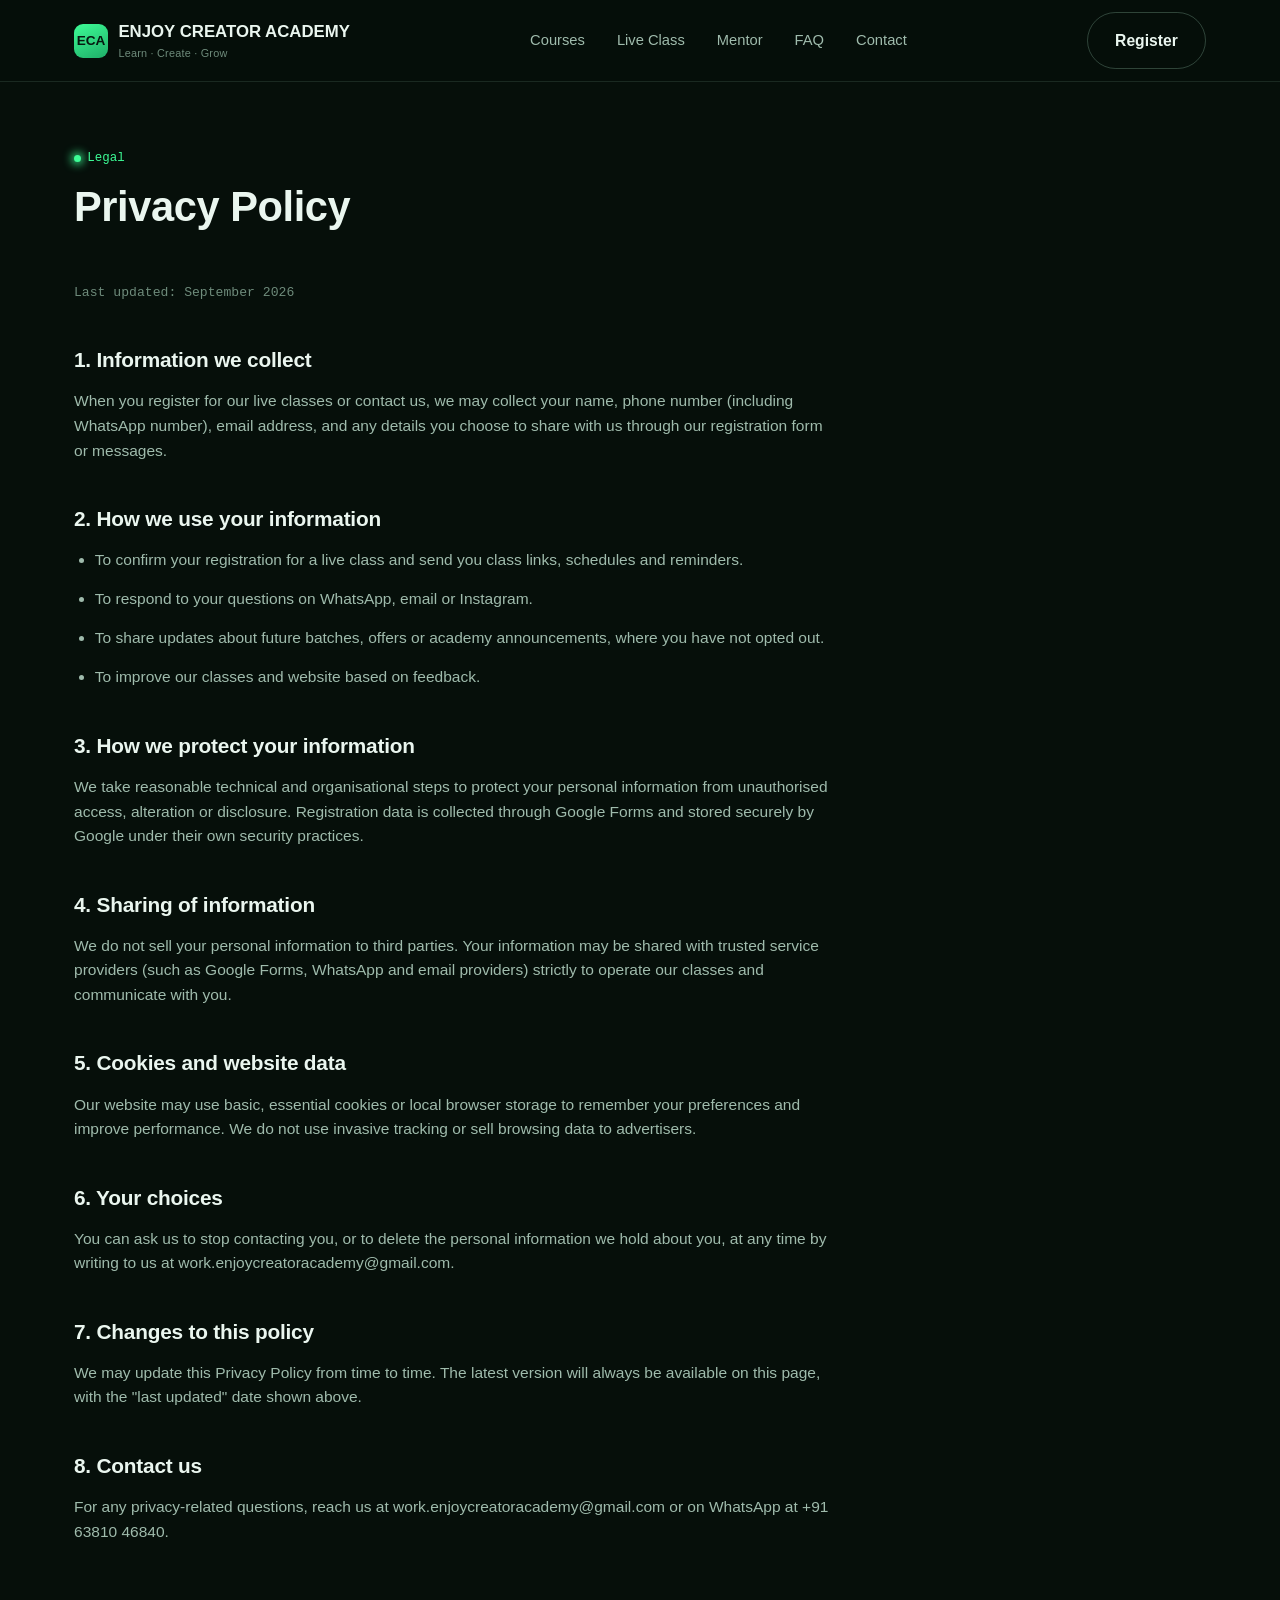
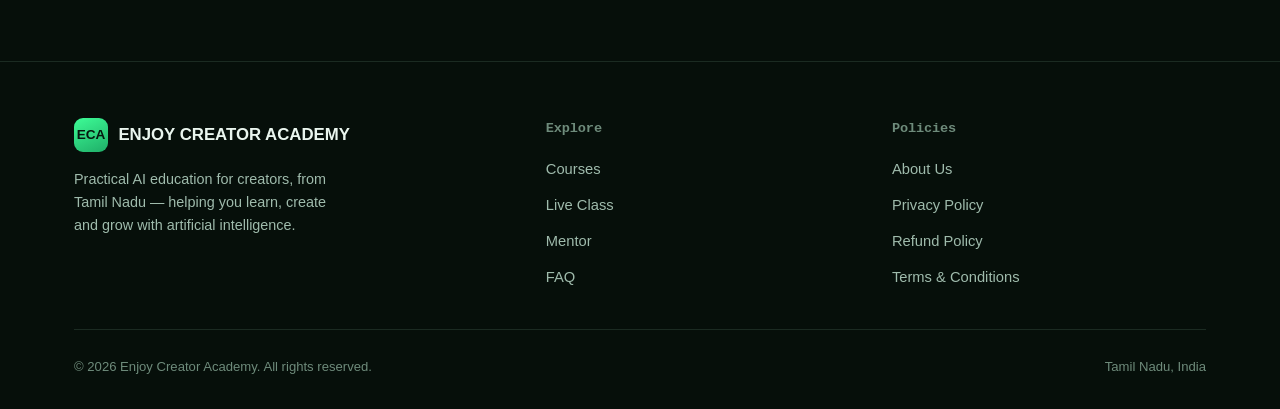
==== privacy-policy.html @ 9643397b "Add files via upload" ====
<!DOCTYPE html>
<html lang="en">
<head>
<meta charset="UTF-8">
<meta name="viewport" content="width=device-width, initial-scale=1.0">
<title>Privacy Policy — Enjoy Creator Academy</title>
<meta name="description" content="Read the Enjoy Creator Academy privacy policy — how we collect, use and protect your information.">
<meta http-equiv="Content-Security-Policy" content="default-src 'self'; img-src 'self' data:; style-src 'self' 'unsafe-inline' https://fonts.googleapis.com; font-src https://fonts.gstatic.com; script-src 'self'; frame-src 'none'; base-uri 'self'; frame-ancestors 'none'; upgrade-insecure-requests;">
<meta http-equiv="X-Content-Type-Options" content="nosniff">
<link rel="preconnect" href="https://fonts.googleapis.com">
<link rel="preconnect" href="https://fonts.gstatic.com" crossorigin>
<link href="https://fonts.googleapis.com/css2?family=Space+Grotesk:wght@500;600;700&family=Inter:wght@400;500;600;700&family=JetBrains+Mono:wght@500;700&display=swap" rel="stylesheet">
<link rel="stylesheet" href="style.css">
</head>
<body>

<header class="site-header scrolled">
  <div class="container">
    <a href="index.html" class="brand">
      <span class="brand-mark">ECA</span>
      <span>ENJOY CREATOR ACADEMY<small>Learn · Create · Grow</small></span>
    </a>
    <nav class="nav-links" id="navLinks">
      <a href="index.html#courses">Courses</a>
      <a href="index.html#live-class">Live Class</a>
      <a href="index.html#mentor">Mentor</a>
      <a href="index.html#faq">FAQ</a>
      <a href="index.html#contact">Contact</a>
    </nav>
    <div class="header-cta">
      <a href="https://forms.gle/KjBSbk3S2QZ39iEz9" target="_blank" rel="noopener noreferrer" class="btn btn-ghost">Register</a>
      <button class="nav-toggle" id="navToggle" aria-label="Toggle menu" aria-expanded="false"><span></span></button>
    </div>
  </div>
</header>


<main>
  <section class="section" style="padding-top: clamp(7rem, 12vw, 9rem); border-top:none;">
    <div class="container">
      <div class="section-head">
        <span class="kicker">Legal</span>
        <h2>Privacy Policy</h2>
      </div>

      <div class="legal-body">
        <span class="legal-updated">Last updated: September 2026</span>
        
        <h2>1. Information we collect</h2>
        <p>When you register for our live classes or contact us, we may collect your name, phone number (including WhatsApp number), email address, and any details you choose to share with us through our registration form or messages.</p>

        <h2>2. How we use your information</h2>
        <ul>
          <li>To confirm your registration for a live class and send you class links, schedules and reminders.</li>
          <li>To respond to your questions on WhatsApp, email or Instagram.</li>
          <li>To share updates about future batches, offers or academy announcements, where you have not opted out.</li>
          <li>To improve our classes and website based on feedback.</li>
        </ul>

        <h2>3. How we protect your information</h2>
        <p>We take reasonable technical and organisational steps to protect your personal information from unauthorised access, alteration or disclosure. Registration data is collected through Google Forms and stored securely by Google under their own security practices.</p>

        <h2>4. Sharing of information</h2>
        <p>We do not sell your personal information to third parties. Your information may be shared with trusted service providers (such as Google Forms, WhatsApp and email providers) strictly to operate our classes and communicate with you.</p>

        <h2>5. Cookies and website data</h2>
        <p>Our website may use basic, essential cookies or local browser storage to remember your preferences and improve performance. We do not use invasive tracking or sell browsing data to advertisers.</p>

        <h2>6. Your choices</h2>
        <p>You can ask us to stop contacting you, or to delete the personal information we hold about you, at any time by writing to us at work.enjoycreatoracademy@gmail.com.</p>

        <h2>7. Changes to this policy</h2>
        <p>We may update this Privacy Policy from time to time. The latest version will always be available on this page, with the "last updated" date shown above.</p>

        <h2>8. Contact us</h2>
        <p>For any privacy-related questions, reach us at work.enjoycreatoracademy@gmail.com or on WhatsApp at +91 63810 46840.</p>

      </div>
    </div>
  </section>
</main>

<footer class="site-footer">
  <div class="container">
    <div class="footer-grid">
      <div class="footer-brand">
        <a href="index.html" class="brand">
          <span class="brand-mark">ECA</span>
          <span>ENJOY CREATOR ACADEMY</span>
        </a>
        <p>Practical AI education for creators, from Tamil Nadu — helping you learn, create and grow with artificial intelligence.</p>
      </div>
      <div class="footer-col">
        <h4>Explore</h4>
        <ul>
          <li><a href="index.html#courses">Courses</a></li>
          <li><a href="index.html#live-class">Live Class</a></li>
          <li><a href="index.html#mentor">Mentor</a></li>
          <li><a href="index.html#faq">FAQ</a></li>
        </ul>
      </div>
      <div class="footer-col">
        <h4>Policies</h4>
        <ul>
          <li><a href="about.html">About Us</a></li>
          <li><a href="privacy-policy.html">Privacy Policy</a></li>
          <li><a href="refund-policy.html">Refund Policy</a></li>
          <li><a href="terms-conditions.html">Terms &amp; Conditions</a></li>
        </ul>
      </div>
    </div>
    <div class="footer-bottom">
      <span>© 2026 Enjoy Creator Academy. All rights reserved.</span>
      <span>Tamil Nadu, India</span>
    </div>
  </div>
</footer>

<script src="script.js"></script>
</body>

<script src="script.js"></script>
</body>
</html>
---- style.css ----
/* ============================================================
   ENJOY CREATOR ACADEMY — stylesheet
   Design language: "circuit & canopy" — a deep forest-black base
   with a single live-wire green accent, built around the AI /
   creator-tech subject matter. One orchestrated motion moment
   (the hero node network) instead of scattered hover effects.
   ============================================================ */

:root{
  /* ---- color tokens ---- */
  --ink:        #060F0A;   /* page background, near-black with a green cast */
  --ink-2:      #0A1710;   /* raised panels */
  --surface:    #0F1D15;   /* cards */
  --surface-2:  #142A1D;   /* card hover / active */
  --line:       rgba(153, 209, 178, 0.14);
  --line-strong:rgba(153, 209, 178, 0.28);
  --wire:       #3DFC96;   /* primary bright accent — "live wire" green */
  --wire-dim:   #1FAE68;   /* deeper accent for buttons/borders */
  --wire-soft:  rgba(61, 252, 150, 0.12);
  --text:       #EAF6EF;
  --text-dim:   #9FBBAC;
  --text-faint: #6E8B7B;
  --white:      #FFFFFF;
  --danger:     #FF6B6B;

  /* ---- type ---- */
  --font-display: 'Space Grotesk', 'Segoe UI', sans-serif;
  --font-body:    'Inter', 'Segoe UI', sans-serif;
  --font-mono:    'JetBrains Mono', ui-monospace, monospace;

  /* ---- scale ---- */
  --gap: clamp(1rem, 2vw, 1.75rem);
  --radius: 14px;
  --radius-sm: 8px;
  --container: 1180px;

  --ease: cubic-bezier(.22,1,.36,1);
}

*, *::before, *::after{ box-sizing: border-box; }
html{ scroll-behavior: smooth; }
@media (prefers-reduced-motion: reduce){
  html{ scroll-behavior: auto; }
  *, *::before, *::after{ animation-duration: 0.001ms !important; animation-iteration-count: 1 !important; transition-duration: 0.001ms !important; scroll-behavior: auto !important; }
}

body{
  margin: 0;
  background: var(--ink);
  color: var(--text);
  font-family: var(--font-body);
  font-size: 16px;
  line-height: 1.6;
  -webkit-font-smoothing: antialiased;
  overflow-x: hidden;
}

img{ max-width: 100%; display: block; }
a{ color: inherit; text-decoration: none; }
ul{ margin: 0; padding: 0; list-style: none; }
h1,h2,h3,h4{ font-family: var(--font-display); margin: 0; font-weight: 600; letter-spacing: -0.01em; }
p{ margin: 0; }
button{ font-family: inherit; cursor: pointer; }

:focus-visible{
  outline: 2px solid var(--wire);
  outline-offset: 3px;
  border-radius: 4px;
}

.container{
  max-width: var(--container);
  margin: 0 auto;
  padding: 0 1.5rem;
}

.section{
  position: relative;
  padding: clamp(4rem, 8vw, 7rem) 0;
  border-top: 1px solid var(--line);
}

.section-head{
  max-width: 640px;
  margin-bottom: clamp(2.25rem, 4vw, 3.5rem);
}
.section-head.center{ margin-left: auto; margin-right: auto; text-align: center; }

.kicker{
  display: inline-flex;
  align-items: center;
  gap: 0.5em;
  font-family: var(--font-mono);
  font-size: 0.78rem;
  color: var(--wire);
  margin-bottom: 0.9rem;
}
.kicker::before{
  content: '';
  width: 7px; height: 7px;
  background: var(--wire);
  border-radius: 50%;
  box-shadow: 0 0 10px 2px var(--wire);
}

.section-head h2{
  font-size: clamp(1.7rem, 3.4vw, 2.6rem);
  line-height: 1.15;
}
.section-head p{
  margin-top: 0.9rem;
  color: var(--text-dim);
  font-size: 1.03rem;
  max-width: 54ch;
}
.section-head.center p{ margin-left: auto; margin-right: auto; }

/* ---------------- buttons ---------------- */
.btn{
  display: inline-flex;
  align-items: center;
  justify-content: center;
  gap: 0.6em;
  padding: 0.95rem 1.7rem;
  border-radius: 999px;
  font-weight: 600;
  font-size: 0.98rem;
  border: 1px solid transparent;
  transition: transform 0.25s var(--ease), box-shadow 0.25s var(--ease), background 0.25s var(--ease), border-color .25s var(--ease);
  white-space: nowrap;
}
.btn-primary{
  background: var(--wire);
  color: #06170F;
  box-shadow: 0 0 0 0 rgba(61,252,150,0.5);
}
.btn-primary:hover{
  transform: translateY(-2px);
  box-shadow: 0 10px 30px -8px rgba(61,252,150,0.55);
}
.btn-ghost{
  background: transparent;
  border-color: var(--line-strong);
  color: var(--text);
}
.btn-ghost:hover{
  border-color: var(--wire);
  color: var(--wire);
}
.btn-block{ width: 100%; }

/* ---------------- header ---------------- */
.site-header{
  position: fixed;
  top: 0; left: 0; right: 0;
  z-index: 100;
  padding: 1.1rem 0;
  background: rgba(6, 15, 10, 0.55);
  backdrop-filter: blur(14px);
  border-bottom: 1px solid transparent;
  transition: background .3s var(--ease), border-color .3s var(--ease), padding .3s var(--ease);
}
.site-header.scrolled{
  padding: 0.75rem 0;
  background: rgba(6, 15, 10, 0.85);
  border-bottom-color: var(--line);
}
.site-header .container{
  display: flex;
  align-items: center;
  justify-content: space-between;
  gap: 1rem;
}
.brand{
  display: flex;
  align-items: center;
  gap: 0.65rem;
  font-family: var(--font-display);
  font-weight: 700;
  font-size: 1.05rem;
  color: var(--text);
}
.brand-mark{
  width: 34px; height: 34px;
  border-radius: 9px;
  background: linear-gradient(155deg, var(--wire) 0%, var(--wire-dim) 100%);
  color: #06170F;
  display: flex;
  align-items: center;
  justify-content: center;
  font-size: 0.85rem;
  font-weight: 800;
  flex-shrink: 0;
}
.brand small{
  display: block;
  font-family: var(--font-body);
  font-weight: 400;
  font-size: 0.68rem;
  color: var(--text-faint);
  letter-spacing: 0.02em;
}

.nav-links{
  display: flex;
  align-items: center;
  gap: 2rem;
}
.nav-links a{
  font-size: 0.92rem;
  color: var(--text-dim);
  position: relative;
  padding: 0.3rem 0;
  transition: color .2s;
}
.nav-links a:hover{ color: var(--text); }
.nav-links a::after{
  content: '';
  position: absolute; left: 0; right: 100%; bottom: -2px;
  height: 1px; background: var(--wire);
  transition: right .3s var(--ease);
}
.nav-links a:hover::after{ right: 0; }

.header-cta{ display: flex; align-items: center; gap: 1rem; }
.nav-toggle{
  display: none;
  width: 40px; height: 40px;
  border-radius: 8px;
  border: 1px solid var(--line-strong);
  background: transparent;
  align-items: center;
  justify-content: center;
}
.nav-toggle span, .nav-toggle span::before, .nav-toggle span::after{
  content:''; display:block; width: 18px; height: 2px; background: var(--text);
  position: relative; transition: transform .25s, opacity .25s;
}
.nav-toggle span::before{ position:absolute; top:-6px; }
.nav-toggle span::after{ position:absolute; top:6px; }
.nav-toggle.open span{ background: transparent; }
.nav-toggle.open span::before{ transform: translateY(6px) rotate(45deg); }
.nav-toggle.open span::after{ transform: translateY(-6px) rotate(-45deg); }

/* ---------------- hero ---------------- */
.hero{
  position: relative;
  padding: clamp(7.5rem, 14vw, 10rem) 0 clamp(4rem, 8vw, 6rem);
  overflow: hidden;
  border-top: none;
}
.hero-network{
  position: absolute;
  inset: 0;
  z-index: 0;
  opacity: 0.55;
}
.hero::after{
  content: '';
  position: absolute; inset: 0;
  background: radial-gradient(ellipse 60% 50% at 20% 20%, rgba(61,252,150,0.10), transparent 60%),
              linear-gradient(180deg, transparent 60%, var(--ink) 100%);
  pointer-events: none;
}
.hero .container{
  position: relative;
  z-index: 2;
  display: grid;
  grid-template-columns: 1.05fr 0.95fr;
  gap: clamp(2rem, 5vw, 4rem);
  align-items: center;
}
.hero-eyebrow{
  display: inline-flex;
  align-items: center;
  gap: 0.55rem;
  font-family: var(--font-mono);
  font-size: 0.76rem;
  color: var(--text-dim);
  border: 1px solid var(--line-strong);
  padding: 0.4rem 0.85rem;
  border-radius: 999px;
  margin-bottom: 1.6rem;
}
.hero-eyebrow strong{ color: var(--wire); font-weight: 600; }
.hero h1{
  font-size: clamp(2.4rem, 5.4vw, 4.1rem);
  line-height: 1.05;
  letter-spacing: -0.02em;
}
.hero h1 .accent{ color: var(--wire); }
.hero-sub{
  margin-top: 1.4rem;
  font-size: clamp(1.02rem, 1.4vw, 1.18rem);
  color: var(--text-dim);
  max-width: 46ch;
}
.hero-actions{
  margin-top: 2.3rem;
  display: flex;
  align-items: center;
  gap: 1.1rem;
  flex-wrap: wrap;
}
.hero-stats{
  display: flex;
  gap: clamp(1.5rem, 3vw, 2.6rem);
  margin-top: 3rem;
  flex-wrap: wrap;
}
.hero-stats .stat b{
  display: block;
  font-family: var(--font-mono);
  font-size: clamp(1.4rem, 2.4vw, 1.9rem);
  color: var(--text);
}
.hero-stats .stat span{
  font-size: 0.82rem;
  color: var(--text-faint);
}

.hero-video{
  position: relative;
  border-radius: 20px;
  padding: 10px;
  background: linear-gradient(160deg, var(--surface), var(--ink-2));
  border: 1px solid var(--line-strong);
  box-shadow: 0 30px 70px -30px rgba(0,0,0,0.7);
}
.hero-video::before{
  content: '';
  position: absolute; inset: -1px;
  border-radius: 21px;
  padding: 1px;
  background: linear-gradient(160deg, var(--wire), transparent 45%);
  -webkit-mask: linear-gradient(#fff 0 0) content-box, linear-gradient(#fff 0 0);
  -webkit-mask-composite: xor; mask-composite: exclude;
  opacity: 0.6;
  pointer-events: none;
}
.video-frame{
  position: relative;
  width: 100%;
  aspect-ratio: 16/9;
  border-radius: 13px;
  overflow: hidden;
  background: #000;
}
.video-frame iframe{
  position: absolute; inset: 0;
  width: 100%; height: 100%;
  border: 0;
}

/* ---------------- course grid ---------------- */
.course-grid{
  display: grid;
  grid-template-columns: repeat(3, 1fr);
  gap: 1px;
  background: var(--line);
  border: 1px solid var(--line);
  border-radius: var(--radius);
  overflow: hidden;
}
.course-card{
  background: var(--ink);
  padding: 2.1rem 1.8rem;
  transition: background .3s var(--ease);
  position: relative;
}
.course-card:hover{ background: var(--surface); }
.course-icon{
  width: 44px; height: 44px;
  border-radius: 10px;
  background: var(--wire-soft);
  color: var(--wire);
  display: flex; align-items: center; justify-content: center;
  margin-bottom: 1.2rem;
}
.course-card h3{
  font-size: 1.08rem;
  margin-bottom: 0.55rem;
}
.course-card p{
  color: var(--text-dim);
  font-size: 0.92rem;
}

/* ---------------- live class / registration ---------------- */
.live-panel{
  position: relative;
  border-radius: 22px;
  border: 1px solid var(--line-strong);
  background:
    radial-gradient(ellipse 80% 100% at 100% 0%, rgba(61,252,150,0.10), transparent 60%),
    var(--ink-2);
  padding: clamp(2rem, 5vw, 3.5rem);
  overflow: hidden;
}
.live-grid{
  display: grid;
  grid-template-columns: 1.1fr 0.9fr;
  gap: clamp(2rem, 4vw, 3.5rem);
  align-items: start;
}
.live-panel .badge-dates{
  font-family: var(--font-mono);
  font-size: 0.82rem;
  color: var(--wire);
  margin-bottom: 1rem;
  display: block;
}
.live-panel h2{ font-size: clamp(1.6rem, 3vw, 2.3rem); margin-bottom: 1rem; }
.live-list{ margin-top: 1.5rem; display: grid; gap: 0.75rem; }
.live-list li{
  display: flex; gap: 0.7rem; align-items: flex-start;
  color: var(--text-dim); font-size: 0.95rem;
}
.live-list li::before{
  content: '';
  width: 6px; height: 6px; margin-top: 0.55em;
  border-radius: 1px;
  background: var(--wire);
  transform: rotate(45deg);
  flex-shrink: 0;
}

.reg-card{
  background: var(--surface);
  border: 1px solid var(--line-strong);
  border-radius: 18px;
  padding: 1.9rem;
}
.price-row{
  display: flex; align-items: baseline; gap: 0.8rem; margin-bottom: 0.3rem;
}
.price-old{
  color: var(--text-faint);
  text-decoration: line-through;
  font-size: 1.05rem;
}
.price-new{
  font-family: var(--font-mono);
  font-size: 2.2rem;
  color: var(--wire);
}
.reg-card .seats{
  color: var(--danger);
  font-size: 0.85rem;
  margin-bottom: 1.4rem;
  display: block;
}
.countdown{
  display: grid;
  grid-template-columns: repeat(4, 1fr);
  gap: 0.6rem;
  margin: 1.5rem 0;
}
.countdown .cd-box{
  background: var(--ink);
  border: 1px solid var(--line);
  border-radius: 10px;
  text-align: center;
  padding: 0.7rem 0.3rem;
}
.countdown .cd-box b{
  display:block; font-family: var(--font-mono); font-size: 1.4rem; color: var(--text);
}
.countdown .cd-box span{
  font-size: 0.68rem; color: var(--text-faint); text-transform: lowercase;
}
.reg-meta{
  margin-top: 1.3rem;
  display: grid;
  gap: 0.5rem;
  font-size: 0.86rem;
  color: var(--text-dim);
}

/* ---------------- mentor ---------------- */
.mentor-grid{
  display: grid;
  grid-template-columns: 0.85fr 1.15fr;
  gap: clamp(2.5rem, 5vw, 5rem);
  align-items: center;
}
.mentor-photo{
  position: relative;
  border-radius: 20px;
  padding: 8px;
  background: linear-gradient(160deg, var(--wire-dim), var(--surface) 60%);
}
.mentor-photo img{
  border-radius: 14px;
  width: 100%;
  aspect-ratio: 3/4;
  object-fit: cover;
}
.mentor-photo .tag{
  position: absolute;
  bottom: -1px; left: 24px;
  transform: translateY(50%);
  background: var(--wire);
  color: #06170F;
  font-family: var(--font-mono);
  font-size: 0.78rem;
  padding: 0.5rem 1rem;
  border-radius: 999px;
  font-weight: 700;
}
.mentor-name{ font-size: clamp(1.5rem, 2.6vw, 2rem); margin-bottom: 0.2rem; }
.mentor-role{ color: var(--wire); font-family: var(--font-mono); font-size: 0.85rem; margin-bottom: 1.4rem; display: block; }
.mentor-bio p{ color: var(--text-dim); margin-bottom: 1rem; }
.mentor-bio p:last-child{ margin-bottom: 0; }
.mentor-stats{
  display: flex;
  gap: 2.2rem;
  margin-top: 1.8rem;
  flex-wrap: wrap;
}
.mentor-stats .stat b{
  font-family: var(--font-mono); font-size: 1.6rem; color: var(--text); display:block;
}
.mentor-stats .stat span{ font-size: 0.8rem; color: var(--text-faint); }

/* ---------------- testimonials ---------------- */
.feedback-grid{
  display: grid;
  grid-template-columns: repeat(5, 1fr);
  gap: 1.1rem;
}
.feedback-card{
  border-radius: 16px;
  padding: 8px;
  background: linear-gradient(160deg, var(--surface), var(--ink-2));
  border: 1px solid var(--line-strong);
  transition: transform .35s var(--ease), border-color .35s var(--ease);
}
.feedback-card:hover{
  transform: translateY(-6px);
  border-color: var(--wire-dim);
}
.feedback-frame{
  position: relative;
  width: 100%;
  aspect-ratio: 9/16;
  border-radius: 11px;
  overflow: hidden;
  background: #000;
}
.feedback-frame iframe{
  position: absolute; inset: 0; width: 100%; height: 100%; border: 0;
}
.feedback-name{
  text-align: center;
  padding: 0.7rem 0.3rem 0.3rem;
  font-size: 0.82rem;
  color: var(--text-dim);
}

/* ---------------- achievements / certificates ---------------- */
.cert-grid{
  display: grid;
  grid-template-columns: repeat(3, 1fr);
  gap: 1.4rem;
}
.cert-card{
  position: relative;
  border-radius: 14px;
  padding: 7px;
  background: linear-gradient(155deg, var(--wire-dim), var(--surface) 55%);
  cursor: zoom-in;
}
.cert-card img{
  border-radius: 9px;
  width: 100%;
  aspect-ratio: 4/3;
  object-fit: cover;
  display: block;
}
.cert-card .cert-glow{
  position: absolute; inset: 0;
  border-radius: 14px;
  box-shadow: inset 0 0 0 1px rgba(255,255,255,0.06);
  pointer-events: none;
}

.lightbox{
  position: fixed; inset: 0;
  background: rgba(4, 10, 7, 0.92);
  display: flex; align-items: center; justify-content: center;
  padding: 2rem;
  z-index: 1000;
  opacity: 0; pointer-events: none;
  transition: opacity .25s var(--ease);
}
.lightbox.open{ opacity: 1; pointer-events: auto; }
.lightbox img{
  max-width: min(90vw, 900px);
  max-height: 85vh;
  border-radius: 10px;
  border: 1px solid var(--line-strong);
}
.lightbox-close{
  position: absolute; top: 1.5rem; right: 1.5rem;
  width: 42px; height: 42px;
  border-radius: 50%;
  border: 1px solid var(--line-strong);
  background: rgba(255,255,255,0.04);
  color: var(--text);
  font-size: 1.3rem;
  display: flex; align-items:center; justify-content:center;
}

/* ---------------- FAQ ---------------- */
.faq-list{ display: grid; gap: 0.8rem; max-width: 780px; }
.faq-item{
  border: 1px solid var(--line);
  border-radius: 12px;
  background: var(--ink-2);
  overflow: hidden;
}
.faq-item summary{
  list-style: none;
  padding: 1.2rem 1.4rem;
  display: flex; align-items: center; justify-content: space-between;
  gap: 1rem;
  font-weight: 600;
  font-size: 0.98rem;
  cursor: pointer;
}
.faq-item summary::-webkit-details-marker{ display: none; }
.faq-item summary::after{
  content: '+';
  font-family: var(--font-mono);
  font-size: 1.3rem;
  color: var(--wire);
  flex-shrink: 0;
  transition: transform .25s var(--ease);
}
.faq-item[open] summary::after{ transform: rotate(45deg); }
.faq-item .faq-a{
  padding: 0 1.4rem 1.3rem;
  color: var(--text-dim);
  font-size: 0.93rem;
  line-height: 1.65;
}

/* ---------------- contact ---------------- */
.contact-grid{
  display: grid;
  grid-template-columns: repeat(3, 1fr);
  gap: 1.2rem;
}
.contact-card{
  border: 1px solid var(--line);
  border-radius: 14px;
  padding: 1.8rem;
  background: var(--ink-2);
  transition: border-color .25s, background .25s;
}
.contact-card:hover{ border-color: var(--wire-dim); background: var(--surface); }
.contact-card .c-icon{
  width: 40px; height: 40px; border-radius: 10px;
  background: var(--wire-soft); color: var(--wire);
  display:flex; align-items:center; justify-content:center; margin-bottom: 1rem;
}
.contact-card h3{ font-size: 1rem; margin-bottom: 0.4rem; }
.contact-card p{ color: var(--text-dim); font-size: 0.92rem; word-break: break-word; }

/* ---------------- footer ---------------- */
.site-footer{
  border-top: 1px solid var(--line);
  padding: 3.5rem 0 2rem;
}
.footer-grid{
  display: grid;
  grid-template-columns: 1.4fr 1fr 1fr;
  gap: 2rem;
  padding-bottom: 2.5rem;
}
.footer-brand p{
  color: var(--text-dim);
  margin-top: 1rem;
  font-size: 0.9rem;
  max-width: 34ch;
}
.footer-col h4{
  font-size: 0.85rem;
  color: var(--text-faint);
  font-family: var(--font-mono);
  margin-bottom: 1rem;
}
.footer-col ul{ display: grid; gap: 0.65rem; }
.footer-col a{
  color: var(--text-dim);
  font-size: 0.92rem;
  transition: color .2s;
}
.footer-col a:hover{ color: var(--wire); }
.footer-bottom{
  border-top: 1px solid var(--line);
  padding-top: 1.6rem;
  display: flex; justify-content: space-between; align-items: center;
  flex-wrap: wrap; gap: 1rem;
  font-size: 0.82rem;
  color: var(--text-faint);
}

/* ---------------- reveal animation (single orchestrated) ---------------- */
.reveal{
  opacity: 0;
  transform: translateY(18px);
  transition: opacity .7s var(--ease), transform .7s var(--ease);
}
.reveal.in{ opacity: 1; transform: none; }

/* ---------------- legal pages ---------------- */
.legal-body{ max-width: 760px; }
.legal-body h2{ margin-top: 2.4rem; margin-bottom: 0.8rem; font-size: 1.3rem; }
.legal-body h2:first-child{ margin-top: 0; }
.legal-body p, .legal-body li{ color: var(--text-dim); margin-bottom: 0.9rem; font-size: 0.97rem; }
.legal-body ul{ list-style: disc; padding-left: 1.3rem; }
.legal-updated{ color: var(--text-faint); font-family: var(--font-mono); font-size: 0.82rem; margin-bottom: 2.5rem; display:block; }

/* ---------------- responsive ---------------- */
@media (max-width: 980px){
  .hero .container{ grid-template-columns: 1fr; }
  .hero-video{ order: -1; }
  .mentor-grid{ grid-template-columns: 1fr; }
  .mentor-photo{ max-width: 340px; margin: 0 auto; }
  .live-grid{ grid-template-columns: 1fr; }
  .course-grid{ grid-template-columns: repeat(2, 1fr); }
  .feedback-grid{ grid-template-columns: repeat(3, 1fr); }
  .cert-grid{ grid-template-columns: repeat(2, 1fr); }
  .contact-grid{ grid-template-columns: 1fr; }
  .footer-grid{ grid-template-columns: 1fr 1fr; }
}

@media (max-width: 720px){
  .nav-links{
    position: fixed;
    top: 64px; left: 0; right: 0;
    background: rgba(6,15,10,0.98);
    border-bottom: 1px solid var(--line);
    flex-direction: column;
    align-items: flex-start;
    padding: 1.5rem;
    gap: 1.1rem;
    transform: translateY(-130%);
    transition: transform .3s var(--ease);
  }
  .nav-links.open{ transform: translateY(0); }
  .nav-toggle{ display: flex; }
  .header-cta .btn-ghost{ display: none; }
  .course-grid{ grid-template-columns: 1fr; }
  .feedback-grid{ grid-template-columns: repeat(2, 1fr); }
  .cert-grid{ grid-template-columns: 1fr 1fr; }
  .footer-grid{ grid-template-columns: 1fr; }
  .countdown{ grid-template-columns: repeat(4, 1fr); }
  .hero-stats{ gap: 1.4rem; }
}

@media (max-width: 480px){
  .feedback-grid{ grid-template-columns: 1fr 1fr; }
}
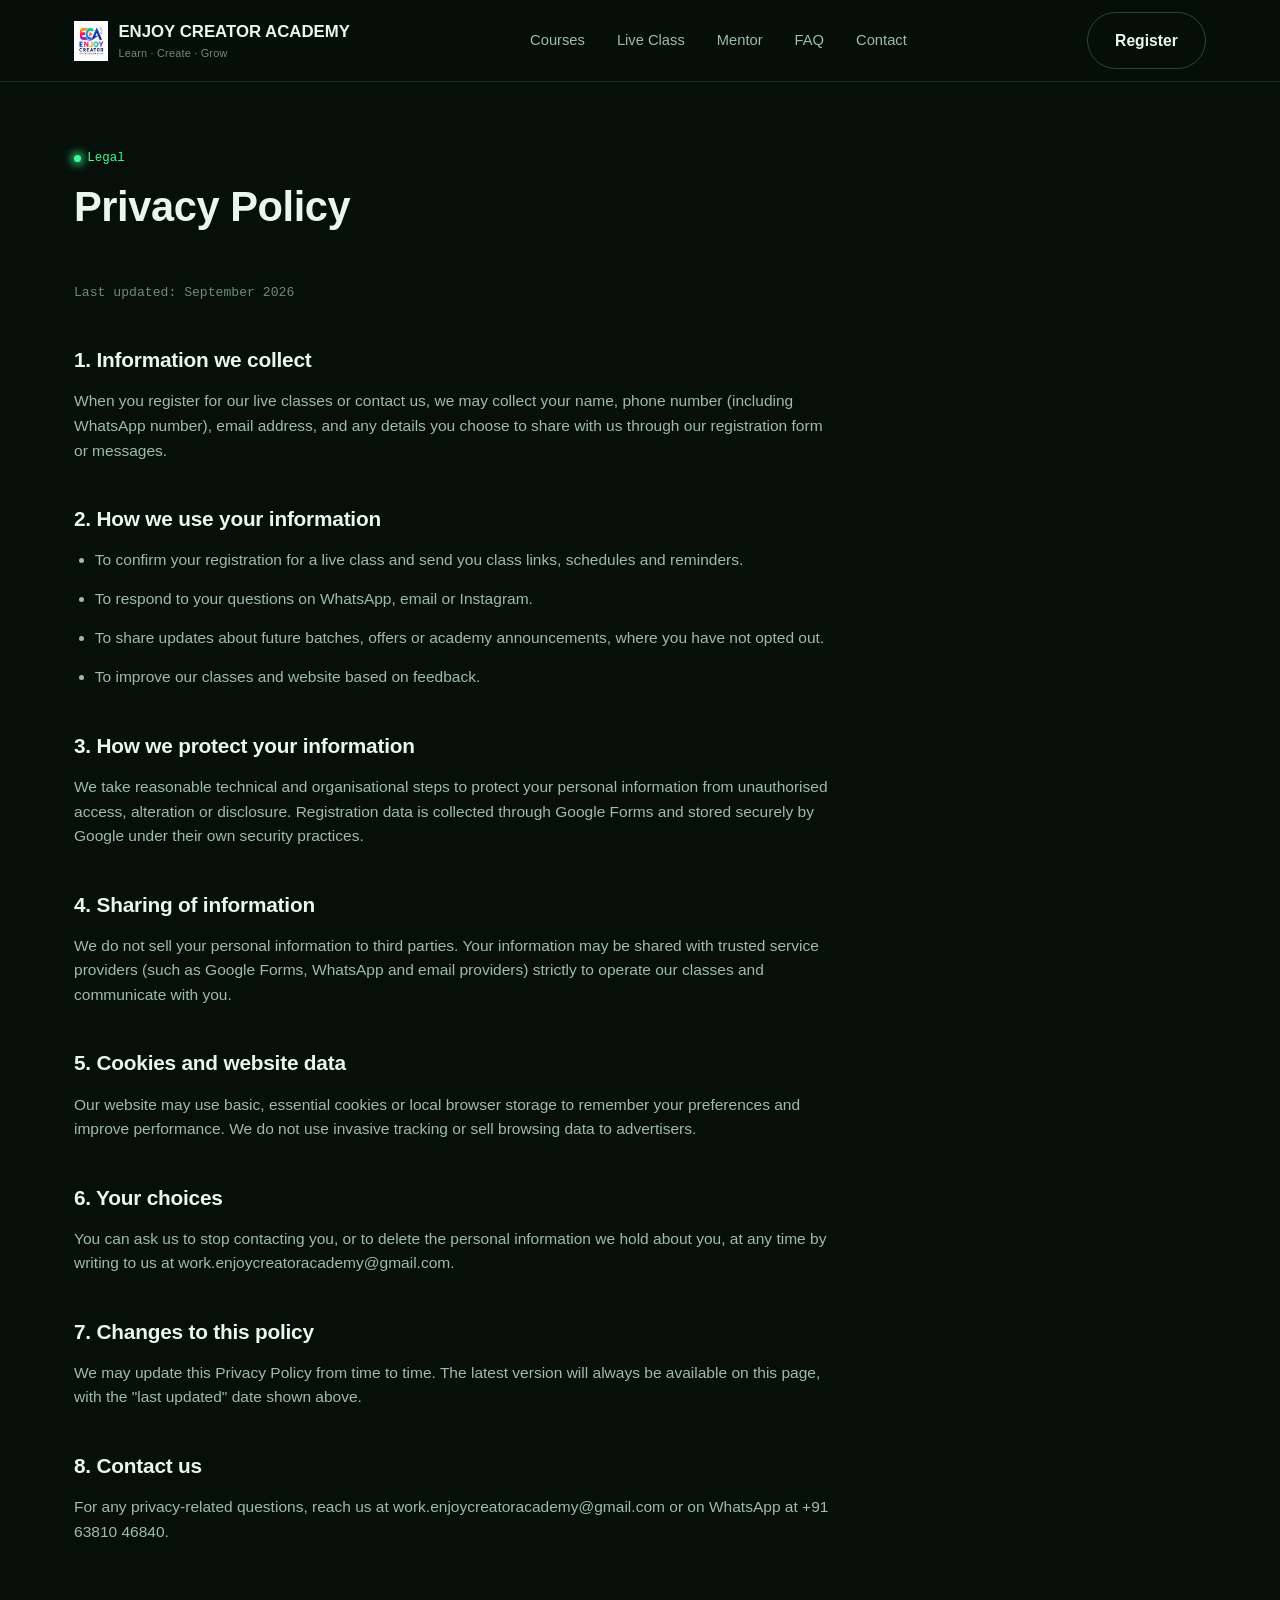
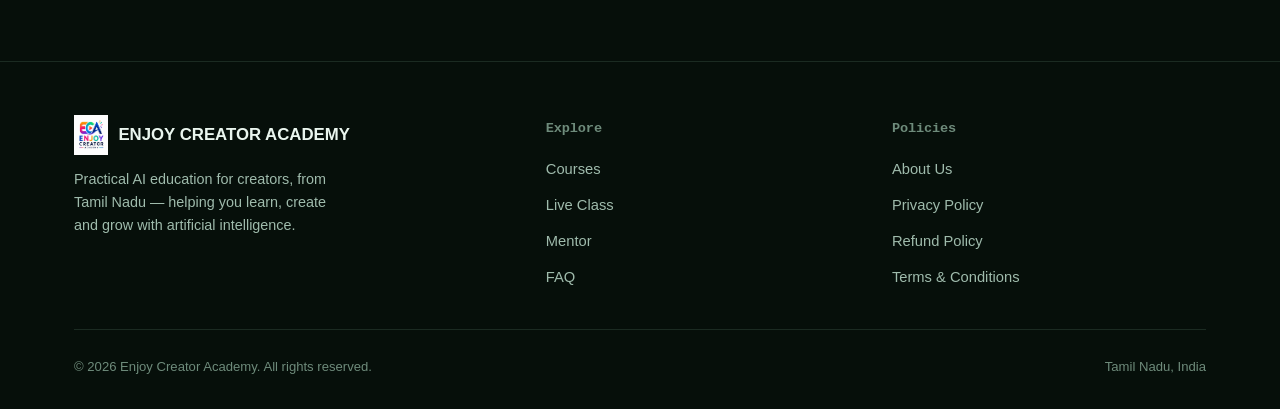
==== commit e6cc8a22: "Update brand representation with logo image Replaced brand text with logo image in header and footer" ====
--- a/privacy-policy.html
+++ b/privacy-policy.html
@@ -17,7 +17,7 @@
 <header class="site-header scrolled">
   <div class="container">
     <a href="index.html" class="brand">
-      <span class="brand-mark">ECA</span>
+      <span class="brand-mark"><img src="ecalogo.jpg" alt="Enjoy Creator Academy Logo" height="40" width="40"></span>
       <span>ENJOY CREATOR ACADEMY<small>Learn · Create · Grow</small></span>
     </a>
     <nav class="nav-links" id="navLinks">
@@ -85,7 +85,7 @@
     <div class="footer-grid">
       <div class="footer-brand">
         <a href="index.html" class="brand">
-          <span class="brand-mark">ECA</span>
+          <span class="brand-mark"><img src="ecalogo.jpg" alt="Enjoy Creator Academy Logo" height="40" width="40"></span>
           <span>ENJOY CREATOR ACADEMY</span>
         </a>
         <p>Practical AI education for creators, from Tamil Nadu — helping you learn, create and grow with artificial intelligence.</p>
--- a/style.css
+++ b/style.css
@@ -1,21 +1,16 @@
 /* ============================================================
    ENJOY CREATOR ACADEMY — stylesheet
-   Design language: "circuit & canopy" — a deep forest-black base
-   with a single live-wire green accent, built around the AI /
-   creator-tech subject matter. One orchestrated motion moment
-   (the hero node network) instead of scattered hover effects.
    ============================================================ */
 
 :root{
-  /* ---- color tokens ---- */
-  --ink:        #060F0A;   /* page background, near-black with a green cast */
-  --ink-2:      #0A1710;   /* raised panels */
-  --surface:    #0F1D15;   /* cards */
-  --surface-2:  #142A1D;   /* card hover / active */
+  --ink:        #060F0A;
+  --ink-2:      #0A1710;
+  --surface:    #0F1D15;
+  --surface-2:  #142A1D;
   --line:       rgba(153, 209, 178, 0.14);
   --line-strong:rgba(153, 209, 178, 0.28);
-  --wire:       #3DFC96;   /* primary bright accent — "live wire" green */
-  --wire-dim:   #1FAE68;   /* deeper accent for buttons/borders */
+  --wire:       #3DFC96;
+  --wire-dim:   #1FAE68;
   --wire-soft:  rgba(61, 252, 150, 0.12);
   --text:       #EAF6EF;
   --text-dim:   #9FBBAC;
@@ -23,12 +18,10 @@
   --white:      #FFFFFF;
   --danger:     #FF6B6B;
 
-  /* ---- type ---- */
   --font-display: 'Space Grotesk', 'Segoe UI', sans-serif;
   --font-body:    'Inter', 'Segoe UI', sans-serif;
   --font-mono:    'JetBrains Mono', ui-monospace, monospace;
 
-  /* ---- scale ---- */
   --gap: clamp(1rem, 2vw, 1.75rem);
   --radius: 14px;
   --radius-sm: 8px;
@@ -37,11 +30,27 @@
   --ease: cubic-bezier(.22,1,.36,1);
 }
 
-*, *::before, *::after{ box-sizing: border-box; }
-html{ scroll-behavior: smooth; }
+*, *::before, *::after{
+  box-sizing: border-box;
+}
+
+html{
+  scroll-behavior: smooth;
+}
+
 @media (prefers-reduced-motion: reduce){
-  html{ scroll-behavior: auto; }
-  *, *::before, *::after{ animation-duration: 0.001ms !important; animation-iteration-count: 1 !important; transition-duration: 0.001ms !important; scroll-behavior: auto !important; }
+  html{
+    scroll-behavior: auto;
+  }
+
+  *,
+  *::before,
+  *::after{
+    animation-duration: 0.001ms !important;
+    animation-iteration-count: 1 !important;
+    transition-duration: 0.001ms !important;
+    scroll-behavior: auto !important;
+  }
 }
 
 body{
@@ -55,12 +64,37 @@
   overflow-x: hidden;
 }
 
-img{ max-width: 100%; display: block; }
-a{ color: inherit; text-decoration: none; }
-ul{ margin: 0; padding: 0; list-style: none; }
-h1,h2,h3,h4{ font-family: var(--font-display); margin: 0; font-weight: 600; letter-spacing: -0.01em; }
-p{ margin: 0; }
-button{ font-family: inherit; cursor: pointer; }
+img{
+  max-width: 100%;
+  display: block;
+}
+
+a{
+  color: inherit;
+  text-decoration: none;
+}
+
+ul{
+  margin: 0;
+  padding: 0;
+  list-style: none;
+}
+
+h1,h2,h3,h4{
+  font-family: var(--font-display);
+  margin: 0;
+  font-weight: 600;
+  letter-spacing: -0.01em;
+}
+
+p{
+  margin: 0;
+}
+
+button{
+  font-family: inherit;
+  cursor: pointer;
+}
 
 :focus-visible{
   outline: 2px solid var(--wire);
@@ -84,7 +118,12 @@
   max-width: 640px;
   margin-bottom: clamp(2.25rem, 4vw, 3.5rem);
 }
-.section-head.center{ margin-left: auto; margin-right: auto; text-align: center; }
+
+.section-head.center{
+  margin-left: auto;
+  margin-right: auto;
+  text-align: center;
+}
 
 .kicker{
   display: inline-flex;
@@ -95,9 +134,11 @@
   color: var(--wire);
   margin-bottom: 0.9rem;
 }
+
 .kicker::before{
   content: '';
-  width: 7px; height: 7px;
+  width: 7px;
+  height: 7px;
   background: var(--wire);
   border-radius: 50%;
   box-shadow: 0 0 10px 2px var(--wire);
@@ -107,15 +148,21 @@
   font-size: clamp(1.7rem, 3.4vw, 2.6rem);
   line-height: 1.15;
 }
+
 .section-head p{
   margin-top: 0.9rem;
   color: var(--text-dim);
   font-size: 1.03rem;
   max-width: 54ch;
 }
-.section-head.center p{ margin-left: auto; margin-right: auto; }
-
-/* ---------------- buttons ---------------- */
+
+.section-head.center p{
+  margin-left: auto;
+  margin-right: auto;
+}
+
+/* ================= BUTTONS ================= */
+
 .btn{
   display: inline-flex;
   align-items: center;
@@ -126,51 +173,71 @@
   font-weight: 600;
   font-size: 0.98rem;
   border: 1px solid transparent;
-  transition: transform 0.25s var(--ease), box-shadow 0.25s var(--ease), background 0.25s var(--ease), border-color .25s var(--ease);
+  transition:
+    transform 0.25s var(--ease),
+    box-shadow 0.25s var(--ease),
+    background 0.25s var(--ease),
+    border-color .25s var(--ease);
   white-space: nowrap;
 }
+
 .btn-primary{
   background: var(--wire);
   color: #06170F;
   box-shadow: 0 0 0 0 rgba(61,252,150,0.5);
 }
+
 .btn-primary:hover{
   transform: translateY(-2px);
   box-shadow: 0 10px 30px -8px rgba(61,252,150,0.55);
 }
+
 .btn-ghost{
   background: transparent;
   border-color: var(--line-strong);
   color: var(--text);
 }
+
 .btn-ghost:hover{
   border-color: var(--wire);
   color: var(--wire);
 }
-.btn-block{ width: 100%; }
-
-/* ---------------- header ---------------- */
+
+.btn-block{
+  width: 100%;
+}
+
+/* ================= HEADER ================= */
+
 .site-header{
   position: fixed;
-  top: 0; left: 0; right: 0;
+  top: 0;
+  left: 0;
+  right: 0;
   z-index: 100;
   padding: 1.1rem 0;
   background: rgba(6, 15, 10, 0.55);
   backdrop-filter: blur(14px);
   border-bottom: 1px solid transparent;
-  transition: background .3s var(--ease), border-color .3s var(--ease), padding .3s var(--ease);
-}
+  transition:
+    background .3s var(--ease),
+    border-color .3s var(--ease),
+    padding .3s var(--ease);
+}
+
 .site-header.scrolled{
   padding: 0.75rem 0;
   background: rgba(6, 15, 10, 0.85);
   border-bottom-color: var(--line);
 }
+
 .site-header .container{
   display: flex;
   align-items: center;
   justify-content: space-between;
   gap: 1rem;
 }
+
 .brand{
   display: flex;
   align-items: center;
@@ -180,10 +247,16 @@
   font-size: 1.05rem;
   color: var(--text);
 }
+
 .brand-mark{
-  width: 34px; height: 34px;
+  width: 34px;
+  height: 34px;
   border-radius: 9px;
-  background: linear-gradient(155deg, var(--wire) 0%, var(--wire-dim) 100%);
+  background: linear-gradient(
+    155deg,
+    var(--wire) 0%,
+    var(--wire-dim) 100%
+  );
   color: #06170F;
   display: flex;
   align-items: center;
@@ -192,6 +265,7 @@
   font-weight: 800;
   flex-shrink: 0;
 }
+
 .brand small{
   display: block;
   font-family: var(--font-body);
@@ -206,6 +280,7 @@
   align-items: center;
   gap: 2rem;
 }
+
 .nav-links a{
   font-size: 0.92rem;
   color: var(--text-dim);
@@ -213,55 +288,114 @@
   padding: 0.3rem 0;
   transition: color .2s;
 }
-.nav-links a:hover{ color: var(--text); }
+
+.nav-links a:hover{
+  color: var(--text);
+}
+
 .nav-links a::after{
   content: '';
-  position: absolute; left: 0; right: 100%; bottom: -2px;
-  height: 1px; background: var(--wire);
+  position: absolute;
+  left: 0;
+  right: 100%;
+  bottom: -2px;
+  height: 1px;
+  background: var(--wire);
   transition: right .3s var(--ease);
 }
-.nav-links a:hover::after{ right: 0; }
-
-.header-cta{ display: flex; align-items: center; gap: 1rem; }
+
+.nav-links a:hover::after{
+  right: 0;
+}
+
+.header-cta{
+  display: flex;
+  align-items: center;
+  gap: 1rem;
+}
+
 .nav-toggle{
   display: none;
-  width: 40px; height: 40px;
+  width: 40px;
+  height: 40px;
   border-radius: 8px;
   border: 1px solid var(--line-strong);
   background: transparent;
   align-items: center;
   justify-content: center;
 }
-.nav-toggle span, .nav-toggle span::before, .nav-toggle span::after{
-  content:''; display:block; width: 18px; height: 2px; background: var(--text);
-  position: relative; transition: transform .25s, opacity .25s;
-}
-.nav-toggle span::before{ position:absolute; top:-6px; }
-.nav-toggle span::after{ position:absolute; top:6px; }
-.nav-toggle.open span{ background: transparent; }
-.nav-toggle.open span::before{ transform: translateY(6px) rotate(45deg); }
-.nav-toggle.open span::after{ transform: translateY(-6px) rotate(-45deg); }
-
-/* ---------------- hero ---------------- */
+
+.nav-toggle span,
+.nav-toggle span::before,
+.nav-toggle span::after{
+  content:'';
+  display:block;
+  width: 18px;
+  height: 2px;
+  background: var(--text);
+  position: relative;
+  transition: transform .25s, opacity .25s;
+}
+
+.nav-toggle span::before{
+  position:absolute;
+  top:-6px;
+}
+
+.nav-toggle span::after{
+  position:absolute;
+  top:6px;
+}
+
+.nav-toggle.open span{
+  background: transparent;
+}
+
+.nav-toggle.open span::before{
+  transform: translateY(6px) rotate(45deg);
+}
+
+.nav-toggle.open span::after{
+  transform: translateY(-6px) rotate(-45deg);
+}
+
+/* ================= HERO ================= */
+
 .hero{
   position: relative;
-  padding: clamp(7.5rem, 14vw, 10rem) 0 clamp(4rem, 8vw, 6rem);
+  padding:
+    clamp(7.5rem, 14vw, 10rem)
+    0
+    clamp(4rem, 8vw, 6rem);
   overflow: hidden;
   border-top: none;
 }
+
 .hero-network{
   position: absolute;
   inset: 0;
   z-index: 0;
   opacity: 0.55;
 }
+
 .hero::after{
   content: '';
-  position: absolute; inset: 0;
-  background: radial-gradient(ellipse 60% 50% at 20% 20%, rgba(61,252,150,0.10), transparent 60%),
-              linear-gradient(180deg, transparent 60%, var(--ink) 100%);
+  position: absolute;
+  inset: 0;
+  background:
+    radial-gradient(
+      ellipse 60% 50% at 20% 20%,
+      rgba(61,252,150,0.10),
+      transparent 60%
+    ),
+    linear-gradient(
+      180deg,
+      transparent 60%,
+      var(--ink) 100%
+    );
   pointer-events: none;
 }
+
 .hero .container{
   position: relative;
   z-index: 2;
@@ -270,6 +404,7 @@
   gap: clamp(2rem, 5vw, 4rem);
   align-items: center;
 }
+
 .hero-eyebrow{
   display: inline-flex;
   align-items: center;
@@ -282,19 +417,29 @@
   border-radius: 999px;
   margin-bottom: 1.6rem;
 }
-.hero-eyebrow strong{ color: var(--wire); font-weight: 600; }
+
+.hero-eyebrow strong{
+  color: var(--wire);
+  font-weight: 600;
+}
+
 .hero h1{
   font-size: clamp(2.4rem, 5.4vw, 4.1rem);
   line-height: 1.05;
   letter-spacing: -0.02em;
 }
-.hero h1 .accent{ color: var(--wire); }
+
+.hero h1 .accent{
+  color: var(--wire);
+}
+
 .hero-sub{
   margin-top: 1.4rem;
   font-size: clamp(1.02rem, 1.4vw, 1.18rem);
   color: var(--text-dim);
   max-width: 46ch;
 }
+
 .hero-actions{
   margin-top: 2.3rem;
   display: flex;
@@ -302,57 +447,28 @@
   gap: 1.1rem;
   flex-wrap: wrap;
 }
+
 .hero-stats{
   display: flex;
   gap: clamp(1.5rem, 3vw, 2.6rem);
   margin-top: 3rem;
   flex-wrap: wrap;
 }
+
 .hero-stats .stat b{
   display: block;
   font-family: var(--font-mono);
   font-size: clamp(1.4rem, 2.4vw, 1.9rem);
   color: var(--text);
 }
+
 .hero-stats .stat span{
   font-size: 0.82rem;
   color: var(--text-faint);
 }
 
-.hero-video{
-  position: relative;
-  border-radius: 20px;
-  padding: 10px;
-  background: linear-gradient(160deg, var(--surface), var(--ink-2));
-  border: 1px solid var(--line-strong);
-  box-shadow: 0 30px 70px -30px rgba(0,0,0,0.7);
-}
-.hero-video::before{
-  content: '';
-  position: absolute; inset: -1px;
-  border-radius: 21px;
-  padding: 1px;
-  background: linear-gradient(160deg, var(--wire), transparent 45%);
-  -webkit-mask: linear-gradient(#fff 0 0) content-box, linear-gradient(#fff 0 0);
-  -webkit-mask-composite: xor; mask-composite: exclude;
-  opacity: 0.6;
-  pointer-events: none;
-}
-.video-frame{
-  position: relative;
-  width: 100%;
-  aspect-ratio: 16/9;
-  border-radius: 13px;
-  overflow: hidden;
-  background: #000;
-}
-.video-frame iframe{
-  position: absolute; inset: 0;
-  width: 100%; height: 100%;
-  border: 0;
-}
-
-/* ---------------- course grid ---------------- */
+/* ================= COURSE GRID ================= */
+
 .course-grid{
   display: grid;
   grid-template-columns: repeat(3, 1fr);
@@ -362,47 +478,64 @@
   border-radius: var(--radius);
   overflow: hidden;
 }
+
 .course-card{
   background: var(--ink);
   padding: 2.1rem 1.8rem;
   transition: background .3s var(--ease);
   position: relative;
 }
-.course-card:hover{ background: var(--surface); }
+
+.course-card:hover{
+  background: var(--surface);
+}
+
 .course-icon{
-  width: 44px; height: 44px;
+  width: 44px;
+  height: 44px;
   border-radius: 10px;
   background: var(--wire-soft);
   color: var(--wire);
-  display: flex; align-items: center; justify-content: center;
+  display: flex;
+  align-items: center;
+  justify-content: center;
   margin-bottom: 1.2rem;
 }
+
 .course-card h3{
   font-size: 1.08rem;
   margin-bottom: 0.55rem;
 }
+
 .course-card p{
   color: var(--text-dim);
   font-size: 0.92rem;
 }
 
-/* ---------------- live class / registration ---------------- */
+/* ================= LIVE CLASS ================= */
+
 .live-panel{
   position: relative;
   border-radius: 22px;
   border: 1px solid var(--line-strong);
   background:
-    radial-gradient(ellipse 80% 100% at 100% 0%, rgba(61,252,150,0.10), transparent 60%),
+    radial-gradient(
+      ellipse 80% 100% at 100% 0%,
+      rgba(61,252,150,0.10),
+      transparent 60%
+    ),
     var(--ink-2);
   padding: clamp(2rem, 5vw, 3.5rem);
   overflow: hidden;
 }
+
 .live-grid{
   display: grid;
   grid-template-columns: 1.1fr 0.9fr;
   gap: clamp(2rem, 4vw, 3.5rem);
   align-items: start;
 }
+
 .live-panel .badge-dates{
   font-family: var(--font-mono);
   font-size: 0.82rem;
@@ -410,20 +543,38 @@
   margin-bottom: 1rem;
   display: block;
 }
-.live-panel h2{ font-size: clamp(1.6rem, 3vw, 2.3rem); margin-bottom: 1rem; }
-.live-list{ margin-top: 1.5rem; display: grid; gap: 0.75rem; }
+
+.live-panel h2{
+  font-size: clamp(1.6rem, 3vw, 2.3rem);
+  margin-bottom: 1rem;
+}
+
+.live-list{
+  margin-top: 1.5rem;
+  display: grid;
+  gap: 0.75rem;
+}
+
 .live-list li{
-  display: flex; gap: 0.7rem; align-items: flex-start;
-  color: var(--text-dim); font-size: 0.95rem;
-}
+  display: flex;
+  gap: 0.7rem;
+  align-items: flex-start;
+  color: var(--text-dim);
+  font-size: 0.95rem;
+}
+
 .live-list li::before{
   content: '';
-  width: 6px; height: 6px; margin-top: 0.55em;
+  width: 6px;
+  height: 6px;
+  margin-top: 0.55em;
   border-radius: 1px;
   background: var(--wire);
   transform: rotate(45deg);
   flex-shrink: 0;
 }
+
+/* ================= REGISTRATION CARD ================= */
 
 .reg-card{
   background: var(--surface);
@@ -431,31 +582,40 @@
   border-radius: 18px;
   padding: 1.9rem;
 }
+
 .price-row{
-  display: flex; align-items: baseline; gap: 0.8rem; margin-bottom: 0.3rem;
-}
+  display: flex;
+  align-items: baseline;
+  gap: 0.8rem;
+  margin-bottom: 0.3rem;
+}
+
 .price-old{
   color: var(--text-faint);
   text-decoration: line-through;
   font-size: 1.05rem;
 }
+
 .price-new{
   font-family: var(--font-mono);
   font-size: 2.2rem;
   color: var(--wire);
 }
+
 .reg-card .seats{
   color: var(--danger);
   font-size: 0.85rem;
   margin-bottom: 1.4rem;
   display: block;
 }
+
 .countdown{
   display: grid;
   grid-template-columns: repeat(4, 1fr);
   gap: 0.6rem;
   margin: 1.5rem 0;
 }
+
 .countdown .cd-box{
   background: var(--ink);
   border: 1px solid var(--line);
@@ -463,12 +623,20 @@
   text-align: center;
   padding: 0.7rem 0.3rem;
 }
+
 .countdown .cd-box b{
-  display:block; font-family: var(--font-mono); font-size: 1.4rem; color: var(--text);
-}
+  display:block;
+  font-family: var(--font-mono);
+  font-size: 1.4rem;
+  color: var(--text);
+}
+
 .countdown .cd-box span{
-  font-size: 0.68rem; color: var(--text-faint); text-transform: lowercase;
-}
+  font-size: 0.68rem;
+  color: var(--text-faint);
+  text-transform: lowercase;
+}
+
 .reg-meta{
   margin-top: 1.3rem;
   display: grid;
@@ -477,28 +645,37 @@
   color: var(--text-dim);
 }
 
-/* ---------------- mentor ---------------- */
+/* ================= MENTOR ================= */
+
 .mentor-grid{
   display: grid;
   grid-template-columns: 0.85fr 1.15fr;
   gap: clamp(2.5rem, 5vw, 5rem);
   align-items: center;
 }
+
 .mentor-photo{
   position: relative;
   border-radius: 20px;
   padding: 8px;
-  background: linear-gradient(160deg, var(--wire-dim), var(--surface) 60%);
-}
+  background: linear-gradient(
+    160deg,
+    var(--wire-dim),
+    var(--surface) 60%
+  );
+}
+
 .mentor-photo img{
   border-radius: 14px;
   width: 100%;
   aspect-ratio: 3/4;
   object-fit: cover;
 }
+
 .mentor-photo .tag{
   position: absolute;
-  bottom: -1px; left: 24px;
+  bottom: -1px;
+  left: 24px;
   transform: translateY(50%);
   background: var(--wire);
   color: #06170F;
@@ -508,38 +685,75 @@
   border-radius: 999px;
   font-weight: 700;
 }
-.mentor-name{ font-size: clamp(1.5rem, 2.6vw, 2rem); margin-bottom: 0.2rem; }
-.mentor-role{ color: var(--wire); font-family: var(--font-mono); font-size: 0.85rem; margin-bottom: 1.4rem; display: block; }
-.mentor-bio p{ color: var(--text-dim); margin-bottom: 1rem; }
-.mentor-bio p:last-child{ margin-bottom: 0; }
+
+.mentor-name{
+  font-size: clamp(1.5rem, 2.6vw, 2rem);
+  margin-bottom: 0.2rem;
+}
+
+.mentor-role{
+  color: var(--wire);
+  font-family: var(--font-mono);
+  font-size: 0.85rem;
+  margin-bottom: 1.4rem;
+  display: block;
+}
+
+.mentor-bio p{
+  color: var(--text-dim);
+  margin-bottom: 1rem;
+}
+
+.mentor-bio p:last-child{
+  margin-bottom: 0;
+}
+
 .mentor-stats{
   display: flex;
   gap: 2.2rem;
   margin-top: 1.8rem;
   flex-wrap: wrap;
 }
+
 .mentor-stats .stat b{
-  font-family: var(--font-mono); font-size: 1.6rem; color: var(--text); display:block;
-}
-.mentor-stats .stat span{ font-size: 0.8rem; color: var(--text-faint); }
-
-/* ---------------- testimonials ---------------- */
+  font-family: var(--font-mono);
+  font-size: 1.6rem;
+  color: var(--text);
+  display:block;
+}
+
+.mentor-stats .stat span{
+  font-size: 0.8rem;
+  color: var(--text-faint);
+}
+
+/* ================= STUDENT FEEDBACK ================= */
+
 .feedback-grid{
   display: grid;
   grid-template-columns: repeat(5, 1fr);
   gap: 1.1rem;
 }
+
 .feedback-card{
   border-radius: 16px;
   padding: 8px;
-  background: linear-gradient(160deg, var(--surface), var(--ink-2));
+  background: linear-gradient(
+    160deg,
+    var(--surface),
+    var(--ink-2)
+  );
   border: 1px solid var(--line-strong);
-  transition: transform .35s var(--ease), border-color .35s var(--ease);
-}
+  transition:
+    transform .35s var(--ease),
+    border-color .35s var(--ease);
+}
+
 .feedback-card:hover{
   transform: translateY(-6px);
   border-color: var(--wire-dim);
 }
+
 .feedback-frame{
   position: relative;
   width: 100%;
@@ -548,9 +762,15 @@
   overflow: hidden;
   background: #000;
 }
+
 .feedback-frame iframe{
-  position: absolute; inset: 0; width: 100%; height: 100%; border: 0;
-}
+  position: absolute;
+  inset: 0;
+  width: 100%;
+  height: 100%;
+  border: 0;
+}
+
 .feedback-name{
   text-align: center;
   padding: 0.7rem 0.3rem 0.3rem;
@@ -558,19 +778,26 @@
   color: var(--text-dim);
 }
 
-/* ---------------- achievements / certificates ---------------- */
+/* ================= CERTIFICATES ================= */
+
 .cert-grid{
   display: grid;
   grid-template-columns: repeat(3, 1fr);
   gap: 1.4rem;
 }
+
 .cert-card{
   position: relative;
   border-radius: 14px;
   padding: 7px;
-  background: linear-gradient(155deg, var(--wire-dim), var(--surface) 55%);
+  background: linear-gradient(
+    155deg,
+    var(--wire-dim),
+    var(--surface) 55%
+  );
   cursor: zoom-in;
 }
+
 .cert-card img{
   border-radius: 9px;
   width: 100%;
@@ -578,58 +805,91 @@
   object-fit: cover;
   display: block;
 }
+
 .cert-card .cert-glow{
-  position: absolute; inset: 0;
+  position: absolute;
+  inset: 0;
   border-radius: 14px;
-  box-shadow: inset 0 0 0 1px rgba(255,255,255,0.06);
+  box-shadow:
+    inset 0 0 0 1px rgba(255,255,255,0.06);
   pointer-events: none;
 }
 
+/* ================= LIGHTBOX ================= */
+
 .lightbox{
-  position: fixed; inset: 0;
+  position: fixed;
+  inset: 0;
   background: rgba(4, 10, 7, 0.92);
-  display: flex; align-items: center; justify-content: center;
+  display: flex;
+  align-items: center;
+  justify-content: center;
   padding: 2rem;
   z-index: 1000;
-  opacity: 0; pointer-events: none;
+  opacity: 0;
+  pointer-events: none;
   transition: opacity .25s var(--ease);
 }
-.lightbox.open{ opacity: 1; pointer-events: auto; }
+
+.lightbox.open{
+  opacity: 1;
+  pointer-events: auto;
+}
+
 .lightbox img{
   max-width: min(90vw, 900px);
   max-height: 85vh;
   border-radius: 10px;
   border: 1px solid var(--line-strong);
 }
+
 .lightbox-close{
-  position: absolute; top: 1.5rem; right: 1.5rem;
-  width: 42px; height: 42px;
+  position: absolute;
+  top: 1.5rem;
+  right: 1.5rem;
+  width: 42px;
+  height: 42px;
   border-radius: 50%;
   border: 1px solid var(--line-strong);
   background: rgba(255,255,255,0.04);
   color: var(--text);
   font-size: 1.3rem;
-  display: flex; align-items:center; justify-content:center;
-}
-
-/* ---------------- FAQ ---------------- */
-.faq-list{ display: grid; gap: 0.8rem; max-width: 780px; }
+  display: flex;
+  align-items:center;
+  justify-content:center;
+}
+
+/* ================= FAQ ================= */
+
+.faq-list{
+  display: grid;
+  gap: 0.8rem;
+  max-width: 780px;
+}
+
 .faq-item{
   border: 1px solid var(--line);
   border-radius: 12px;
   background: var(--ink-2);
   overflow: hidden;
 }
+
 .faq-item summary{
   list-style: none;
   padding: 1.2rem 1.4rem;
-  display: flex; align-items: center; justify-content: space-between;
+  display: flex;
+  align-items: center;
+  justify-content: space-between;
   gap: 1rem;
   font-weight: 600;
   font-size: 0.98rem;
   cursor: pointer;
 }
-.faq-item summary::-webkit-details-marker{ display: none; }
+
+.faq-item summary::-webkit-details-marker{
+  display: none;
+}
+
 .faq-item summary::after{
   content: '+';
   font-family: var(--font-mono);
@@ -638,7 +898,11 @@
   flex-shrink: 0;
   transition: transform .25s var(--ease);
 }
-.faq-item[open] summary::after{ transform: rotate(45deg); }
+
+.faq-item[open] summary::after{
+  transform: rotate(45deg);
+}
+
 .faq-item .faq-a{
   padding: 0 1.4rem 1.3rem;
   color: var(--text-dim);
@@ -646,101 +910,467 @@
   line-height: 1.65;
 }
 
-/* ---------------- contact ---------------- */
+/* ================= CONTACT ================= */
+
 .contact-grid{
   display: grid;
   grid-template-columns: repeat(3, 1fr);
   gap: 1.2rem;
 }
+
 .contact-card{
   border: 1px solid var(--line);
   border-radius: 14px;
   padding: 1.8rem;
   background: var(--ink-2);
-  transition: border-color .25s, background .25s;
-}
-.contact-card:hover{ border-color: var(--wire-dim); background: var(--surface); }
+  transition:
+    border-color .25s,
+    background .25s;
+}
+
+.contact-card:hover{
+  border-color: var(--wire-dim);
+  background: var(--surface);
+}
+
 .contact-card .c-icon{
-  width: 40px; height: 40px; border-radius: 10px;
-  background: var(--wire-soft); color: var(--wire);
-  display:flex; align-items:center; justify-content:center; margin-bottom: 1rem;
-}
-.contact-card h3{ font-size: 1rem; margin-bottom: 0.4rem; }
-.contact-card p{ color: var(--text-dim); font-size: 0.92rem; word-break: break-word; }
-
-/* ---------------- footer ---------------- */
+  width: 40px;
+  height: 40px;
+  border-radius: 10px;
+  background: var(--wire-soft);
+  color: var(--wire);
+  display:flex;
+  align-items:center;
+  justify-content:center;
+  margin-bottom: 1rem;
+}
+
+.contact-card h3{
+  font-size: 1rem;
+  margin-bottom: 0.4rem;
+}
+
+.contact-card p{
+  color: var(--text-dim);
+  font-size: 0.92rem;
+  word-break: break-word;
+}
+
+/* ================= FOOTER ================= */
+
 .site-footer{
   border-top: 1px solid var(--line);
   padding: 3.5rem 0 2rem;
 }
+
 .footer-grid{
   display: grid;
   grid-template-columns: 1.4fr 1fr 1fr;
   gap: 2rem;
   padding-bottom: 2.5rem;
 }
+
 .footer-brand p{
   color: var(--text-dim);
   margin-top: 1rem;
   font-size: 0.9rem;
   max-width: 34ch;
 }
+
 .footer-col h4{
   font-size: 0.85rem;
   color: var(--text-faint);
   font-family: var(--font-mono);
   margin-bottom: 1rem;
 }
-.footer-col ul{ display: grid; gap: 0.65rem; }
+
+.footer-col ul{
+  display: grid;
+  gap: 0.65rem;
+}
+
 .footer-col a{
   color: var(--text-dim);
   font-size: 0.92rem;
   transition: color .2s;
 }
-.footer-col a:hover{ color: var(--wire); }
+
+.footer-col a:hover{
+  color: var(--wire);
+}
+
 .footer-bottom{
   border-top: 1px solid var(--line);
   padding-top: 1.6rem;
-  display: flex; justify-content: space-between; align-items: center;
-  flex-wrap: wrap; gap: 1rem;
+  display: flex;
+  justify-content: space-between;
+  align-items: center;
+  flex-wrap: wrap;
+  gap: 1rem;
   font-size: 0.82rem;
   color: var(--text-faint);
 }
 
-/* ---------------- reveal animation (single orchestrated) ---------------- */
+/* ================= REVEAL ANIMATION ================= */
+
 .reveal{
   opacity: 0;
   transform: translateY(18px);
-  transition: opacity .7s var(--ease), transform .7s var(--ease);
-}
-.reveal.in{ opacity: 1; transform: none; }
-
-/* ---------------- legal pages ---------------- */
-.legal-body{ max-width: 760px; }
-.legal-body h2{ margin-top: 2.4rem; margin-bottom: 0.8rem; font-size: 1.3rem; }
-.legal-body h2:first-child{ margin-top: 0; }
-.legal-body p, .legal-body li{ color: var(--text-dim); margin-bottom: 0.9rem; font-size: 0.97rem; }
-.legal-body ul{ list-style: disc; padding-left: 1.3rem; }
-.legal-updated{ color: var(--text-faint); font-family: var(--font-mono); font-size: 0.82rem; margin-bottom: 2.5rem; display:block; }
-
-/* ---------------- responsive ---------------- */
+  transition:
+    opacity .7s var(--ease),
+    transform .7s var(--ease);
+}
+
+.reveal.in{
+  opacity: 1;
+  transform: none;
+}
+
+/* ================= LEGAL PAGES ================= */
+
+.legal-body{
+  max-width: 760px;
+}
+
+.legal-body h2{
+  margin-top: 2.4rem;
+  margin-bottom: 0.8rem;
+  font-size: 1.3rem;
+}
+
+.legal-body h2:first-child{
+  margin-top: 0;
+}
+
+.legal-body p,
+.legal-body li{
+  color: var(--text-dim);
+  margin-bottom: 0.9rem;
+  font-size: 0.97rem;
+}
+
+.legal-body ul{
+  list-style: disc;
+  padding-left: 1.3rem;
+}
+
+.legal-updated{
+  color: var(--text-faint);
+  font-family: var(--font-mono);
+  font-size: 0.82rem;
+  margin-bottom: 2.5rem;
+  display:block;
+}
+
+/* ============================================================
+   PROFESSIONAL PAYMENT POPUP
+   ============================================================ */
+
+.payment-modal{
+  position: fixed;
+  inset: 0;
+  z-index: 9999;
+  display: none;
+  align-items: center;
+  justify-content: center;
+  padding: 20px;
+}
+
+.payment-modal.is-open{
+  display: flex;
+}
+
+.payment-backdrop{
+  position: absolute;
+  inset: 0;
+  background: rgba(4, 7, 15, .78);
+  backdrop-filter: blur(10px);
+}
+
+.payment-box{
+  position: relative;
+  width: min(470px, 100%);
+  max-height: 92vh;
+  overflow: auto;
+  background: linear-gradient(
+    145deg,
+    #111827,
+    #080b12
+  );
+  color: #fff;
+  border: 1px solid rgba(255,255,255,.12);
+  border-radius: 28px;
+  padding: 28px;
+  box-shadow: 0 35px 100px rgba(0,0,0,.65);
+}
+
+.payment-close{
+  position: absolute;
+  right: 15px;
+  top: 14px;
+  width: 38px;
+  height: 38px;
+  border: 1px solid rgba(255,255,255,.12);
+  border-radius: 50%;
+  background: rgba(255,255,255,.06);
+  color: #fff;
+  font-size: 27px;
+  cursor: pointer;
+  line-height: 1;
+}
+
+.payment-top{
+  display: flex;
+  align-items: center;
+  gap: 14px;
+  padding-right: 38px;
+  text-align: left;
+}
+
+.payment-icon{
+  width: 52px;
+  height: 52px;
+  display: grid;
+  place-items: center;
+  border-radius: 16px;
+  background: linear-gradient(
+    135deg,
+    #7c3aed,
+    #2563eb
+  );
+  font-size: 27px;
+  font-weight: 800;
+  box-shadow: 0 10px 30px rgba(74,89,255,.28);
+}
+
+.payment-kicker{
+  display: block;
+  font-size: 10px;
+  letter-spacing: 1.5px;
+  color: #aab3c5;
+  font-weight: 800;
+  margin-bottom: 5px;
+}
+
+.payment-box h3{
+  font-size: 25px;
+  line-height: 1.15;
+  margin: 0;
+}
+
+.payment-summary{
+  display: flex;
+  align-items: center;
+  justify-content: space-between;
+  gap: 15px;
+  margin: 22px 0 16px;
+  padding: 15px 16px;
+  border-radius: 16px;
+  background: rgba(255,255,255,.055);
+  border: 1px solid rgba(255,255,255,.08);
+  text-align: left;
+}
+
+.payment-summary span{
+  font-size: 13px;
+  color: #c6cad4;
+  max-width: 250px;
+  line-height: 1.4;
+}
+
+.payment-summary strong{
+  font-size: 25px;
+  white-space: nowrap;
+}
+
+.qr-card{
+  padding: 18px;
+  border-radius: 22px;
+  background: #fff;
+  color: #111;
+  text-align: center;
+  box-shadow:
+    inset 0 0 0 1px rgba(0,0,0,.06);
+}
+
+.scan-label{
+  font-size: 10px;
+  font-weight: 800;
+  letter-spacing: 1.7px;
+  color: #5b6472;
+  margin-bottom: 11px;
+}
+
+.qr-wrap{
+  width: min(280px, 78vw);
+  margin: 0 auto;
+  padding: 10px;
+  background: #fff;
+  border-radius: 16px;
+  border: 1px solid #e5e7eb;
+}
+
+.qr-wrap img{
+  display: block;
+  width: 100%;
+  height: auto;
+  border-radius: 9px;
+}
+
+.qr-help{
+  font-size: 12px;
+  color: #667085;
+  line-height: 1.45;
+  margin: 12px auto 0;
+}
+
+.payment-steps{
+  display: grid;
+  grid-template-columns: repeat(3,1fr);
+  gap: 8px;
+  margin: 17px 0;
+}
+
+.payment-steps div{
+  padding: 10px 6px;
+  border-radius: 14px;
+  background: rgba(255,255,255,.045);
+  border: 1px solid rgba(255,255,255,.07);
+  font-size: 10px;
+  color: #c8ced9;
+  line-height: 1.35;
+}
+
+.payment-steps b{
+  display: block;
+  width: 22px;
+  height: 22px;
+  margin: 0 auto 6px;
+  border-radius: 50%;
+  background: rgba(124,58,237,.25);
+  color: #fff;
+  line-height: 22px;
+  font-size: 11px;
+}
+
+.payment-complete{
+  margin-top: 2px;
+  padding-top: 15px !important;
+  padding-bottom: 15px !important;
+  font-weight: 800 !important;
+}
+
+.payment-note{
+  font-size: 11px !important;
+  color: #8e98aa !important;
+  line-height: 1.45 !important;
+  margin: 13px auto 0 !important;
+  max-width: 330px;
+  text-align: center;
+}
+
+body.payment-open{
+  overflow: hidden;
+}
+
+/* ================= MOBILE DIRECT UPI BUTTON ================= */
+
+.mobile-upi-btn{
+  display: none;
+}
+
+/* ================= RESPONSIVE ================= */
+
 @media (max-width: 980px){
-  .hero .container{ grid-template-columns: 1fr; }
-  .hero-video{ order: -1; }
-  .mentor-grid{ grid-template-columns: 1fr; }
-  .mentor-photo{ max-width: 340px; margin: 0 auto; }
-  .live-grid{ grid-template-columns: 1fr; }
-  .course-grid{ grid-template-columns: repeat(2, 1fr); }
-  .feedback-grid{ grid-template-columns: repeat(3, 1fr); }
-  .cert-grid{ grid-template-columns: repeat(2, 1fr); }
-  .contact-grid{ grid-template-columns: 1fr; }
-  .footer-grid{ grid-template-columns: 1fr 1fr; }
+
+  .hero .container{
+    grid-template-columns: 1fr;
+  }
+
+  .mentor-grid{
+    grid-template-columns: 1fr;
+  }
+
+  .mentor-photo{
+    max-width: 340px;
+    margin: 0 auto;
+  }
+
+  .live-grid{
+    grid-template-columns: 1fr;
+  }
+
+  .course-grid{
+    grid-template-columns: repeat(2, 1fr);
+  }
+
+  .feedback-grid{
+    grid-template-columns: repeat(3, 1fr);
+  }
+
+  .cert-grid{
+    grid-template-columns: repeat(2, 1fr);
+  }
+
+  .contact-grid{
+    grid-template-columns: 1fr;
+  }
+
+  .footer-grid{
+    grid-template-columns: 1fr 1fr;
+  }
+
+}
+
+@media (max-width: 768px){
+
+  .mobile-upi-btn{
+    display: inline-flex !important;
+    align-items: center;
+    justify-content: center;
+    width: 100%;
+    margin-top: 15px;
+  }
+
+  .payment-box{
+    padding: 22px 16px;
+    border-radius: 24px;
+  }
+
+  .payment-top{
+    gap: 11px;
+  }
+
+  .payment-icon{
+    width: 46px;
+    height: 46px;
+  }
+
+  .payment-box h3{
+    font-size: 22px;
+  }
+
+  .payment-summary strong{
+    font-size: 22px;
+  }
+
+  .payment-steps{
+    gap: 5px;
+  }
+
+  .payment-steps div{
+    font-size: 9px;
+  }
+
 }
 
 @media (max-width: 720px){
+
   .nav-links{
     position: fixed;
-    top: 64px; left: 0; right: 0;
+    top: 64px;
+    left: 0;
+    right: 0;
     background: rgba(6,15,10,0.98);
     border-bottom: 1px solid var(--line);
     flex-direction: column;
@@ -750,17 +1380,49 @@
     transform: translateY(-130%);
     transition: transform .3s var(--ease);
   }
-  .nav-links.open{ transform: translateY(0); }
-  .nav-toggle{ display: flex; }
-  .header-cta .btn-ghost{ display: none; }
-  .course-grid{ grid-template-columns: 1fr; }
-  .feedback-grid{ grid-template-columns: repeat(2, 1fr); }
-  .cert-grid{ grid-template-columns: 1fr 1fr; }
-  .footer-grid{ grid-template-columns: 1fr; }
-  .countdown{ grid-template-columns: repeat(4, 1fr); }
-  .hero-stats{ gap: 1.4rem; }
+
+  .nav-links.open{
+    transform: translateY(0);
+  }
+
+  .nav-toggle{
+    display: flex;
+  }
+
+  .header-cta .btn-ghost{
+    display: none;
+  }
+
+  .course-grid{
+    grid-template-columns: 1fr;
+  }
+
+  .feedback-grid{
+    grid-template-columns: repeat(2, 1fr);
+  }
+
+  .cert-grid{
+    grid-template-columns: 1fr 1fr;
+  }
+
+  .footer-grid{
+    grid-template-columns: 1fr;
+  }
+
+  .countdown{
+    grid-template-columns: repeat(4, 1fr);
+  }
+
+  .hero-stats{
+    gap: 1.4rem;
+  }
+
 }
 
 @media (max-width: 480px){
-  .feedback-grid{ grid-template-columns: 1fr 1fr; }
-}
+
+  .feedback-grid{
+    grid-template-columns: 1fr 1fr;
+  }
+
+}
